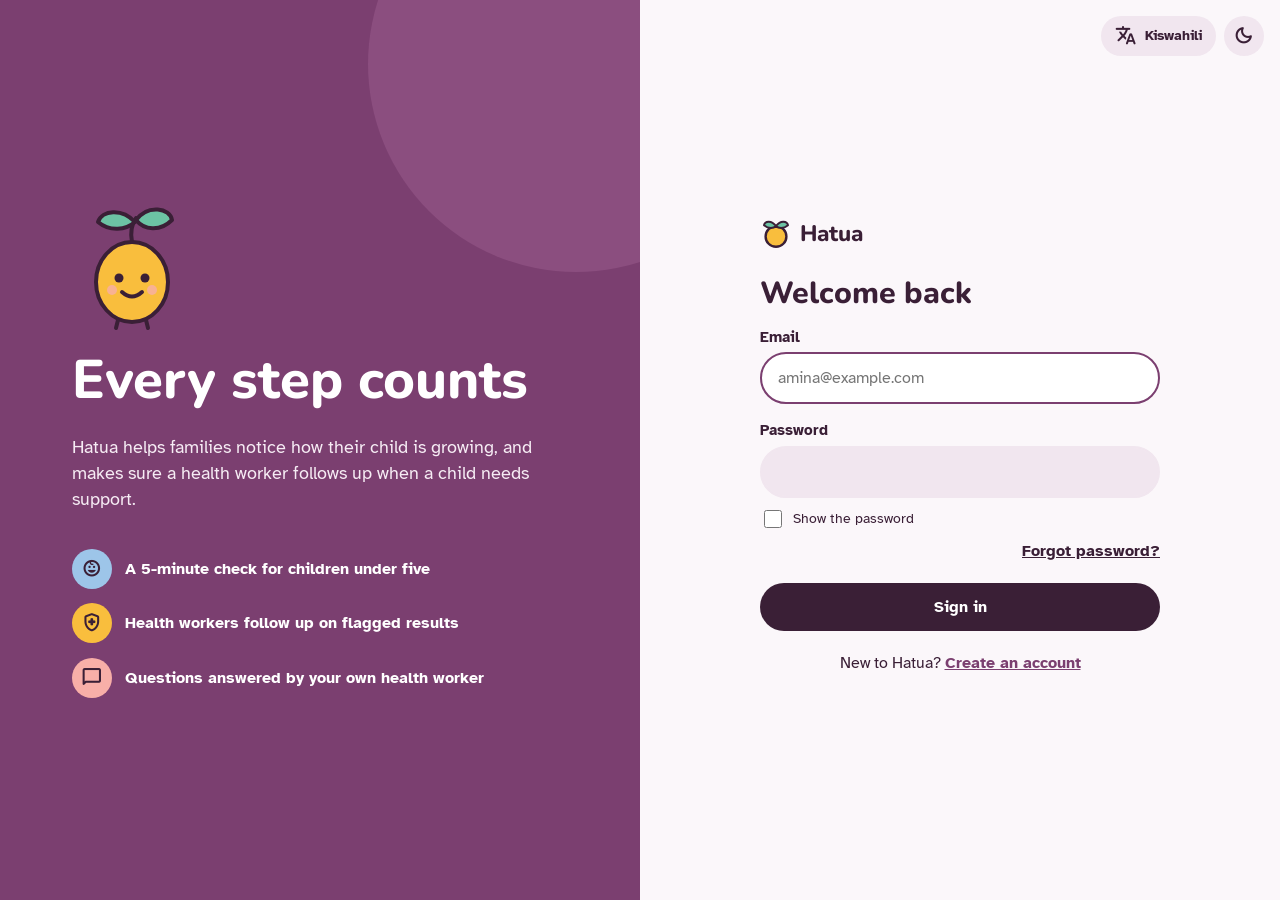
==== web/index.html @ b94bd780 "feat(web): website for caregivers, CHWs and administrators - One site at /web, same accounts as the " ====
<!doctype html>
<html lang="en">
<head>
<meta charset="utf-8">
<meta name="viewport" content="width=device-width, initial-scale=1">
<title>Hatua</title>
<link rel="icon" type="image/svg+xml" href="favicon.svg?v=3">
<!--
  Hatua on the web: one website for administrators, community health workers and
  caregivers. The same account signs in here and in the phone app, and the login decides
  which pages are shown. Plain HTML, CSS and JavaScript (no build step), served by the
  backend at /web and talking to the same API as the app.
-->
<!-- Saved light or dark choice, applied before anything draws (see app.js). -->
<script>try { const t = localStorage.getItem('hatua.theme'); if (t === 'light' || t === 'dark') document.documentElement.dataset.theme = t; } catch (_) {}</script>
<link rel="preconnect" href="https://fonts.googleapis.com">
<link rel="preconnect" href="https://fonts.gstatic.com" crossorigin>
<link rel="stylesheet" href="https://fonts.googleapis.com/css2?family=Atkinson+Hyperlegible:wght@400;700&family=Nunito:wght@700;800&display=swap">
<link rel="stylesheet" href="https://fonts.googleapis.com/css2?family=Material+Symbols+Rounded:opsz,wght,FILL,GRAD@24,500,0,0&display=block">
<!-- Bump ?v= when style.css or app.js change, so browsers do not keep an old copy. -->
<link rel="stylesheet" href="style.css?v=15">
</head>
<body>
<header id="top" hidden>
  <a class="brand" href="#" id="brand"></a>
  <nav id="nav"></nav>
  <div class="who"><span class="name" id="who"></span> <span id="theme"></span> <button id="signout" class="second small">Sign out</button></div>
</header>
<div id="hero"></div>
<main id="main"></main>
<div id="toast" role="status" aria-live="polite" hidden></div>
<!-- Swahili words (from i18n/sw.json), needed before app.js makes any text. -->
<script src="/i18n/sw.js"></script>
<script src="app.js?v=15"></script>
</body>
</html>
---- web/style.css ----
/* Hatua on the web. Same tokens as the app (app/lib/theme/colors.dart) and the same
   fonts: Nunito for headings, Atkinson Hyperlegible for everything people read.
   The one bold element is the plum page header with its wavy edge and the Sprout on it;
   everything else stays quiet. Orange and coral are kept for risk states only. */
:root {
  --plum-900: #3a1f36; --plum-700: #7b3f70; --plum-500: #a86c9c; --plum-200: #e3ccde;
  --plum-100: #f1e6ef; --page: #fbf7fa; --card: #ffffff; --muted: #6b5468;
  --sun-500: #f9be3d; --sun-100: #fdf0cf; --sky-500: #9dc5e9; --sky-100: #e3effa;
  --blush-500: #f8afa8; --blush-100: #fde8e6; --social: #e3ccde; --leaf: #6cc3a4;
  --low: #6cc3a4; --low-bg: #ddf2ea; --medium: #f39318; --medium-bg: #fde5c6;
  --high: #ea6360; --high-bg: #fbdcdb;
  --header: #7b3f70;      /* plum page header and the sign-in side */
  --ink: #3a1f36;         /* main buttons */
  --on-ink: #ffffff;      /* text on --ink and on --plum-700 */
  --on-bright: #3a1f36;   /* text and icons on sun, sky, blush and badge fills */
  --sun-hover: #f4b022;
  --note: #fdf0cf;        /* information notes and 'needs attention' tiles */
  --shadow: 0 2px 10px rgba(58, 31, 54, .08);
  --r-card: 1.25rem; --r-tile: 1rem;
  --head: "Nunito", system-ui, sans-serif;
  --body: "Atkinson Hyperlegible", system-ui, sans-serif;
  color-scheme: light;
}
/* Dark mode: the app's dark palette, deeper plums rather than black, no shadows.
   Follows the device until the person picks a mode with the button in the top bar. */
@media (prefers-color-scheme: dark) {
  :root:not([data-theme="light"]) {
    --plum-900: #f5ecf3; --plum-700: #c98bbd; --plum-500: #8e5a84; --plum-200: #4a3049;
    --plum-100: #382439; --page: #1e1220; --card: #2a1a2c; --muted: #c4afc0;
    --sun-500: #d9a53a; --sun-100: #3a2c14; --sky-500: #7fa9d1; --sky-100: #1f2d3d;
    --blush-500: #d9918a; --blush-100: #3d2224; --social: #b08caa; --leaf: #5fa88e;
    --low: #4fa888; --low-bg: #1d3a31; --medium: #e68a1a; --medium-bg: #43290f;
    --high: #e0605d; --high-bg: #4a1c1e;
    --header: #4e2547; --ink: #f5ecf3; --on-ink: #1e1220; --on-bright: #1e1220;
    --sun-hover: #e8b54a; --note: #1f2d3d; --shadow: none; color-scheme: dark;
  }
}
:root[data-theme="dark"] {
  --plum-900: #f5ecf3; --plum-700: #c98bbd; --plum-500: #8e5a84; --plum-200: #4a3049;
  --plum-100: #382439; --page: #1e1220; --card: #2a1a2c; --muted: #c4afc0;
  --sun-500: #d9a53a; --sun-100: #3a2c14; --sky-500: #7fa9d1; --sky-100: #1f2d3d;
  --blush-500: #d9918a; --blush-100: #3d2224; --social: #b08caa; --leaf: #5fa88e;
  --low: #4fa888; --low-bg: #1d3a31; --medium: #e68a1a; --medium-bg: #43290f;
  --high: #e0605d; --high-bg: #4a1c1e;
  --header: #4e2547; --ink: #f5ecf3; --on-ink: #1e1220; --on-bright: #1e1220;
  --sun-hover: #e8b54a; --note: #1f2d3d; --shadow: none; color-scheme: dark;
}
/* Without shadows, dark cards get a faint edge so they still read as cards. */
:root[data-theme="dark"] .card, :root[data-theme="dark"] .tile, :root[data-theme="dark"] .numbers {
  border: 1px solid var(--plum-200); }
@media (prefers-color-scheme: dark) {
  :root:not([data-theme="light"]) .card, :root:not([data-theme="light"]) .tile,
  :root:not([data-theme="light"]) .numbers { border: 1px solid var(--plum-200); }
}
button.theme-toggle { background: var(--plum-100); color: var(--plum-900); padding: .5rem;
  width: 2.5rem; height: 2.5rem; justify-content: center; flex: none; }
button.theme-toggle:hover { background: var(--plum-200); color: var(--plum-900); }
.signin .corner { position: fixed; top: 1rem; right: 1rem; z-index: 6; display: flex; gap: .5rem; }
/* English / Kiswahili switch, beside the light and dark button. */
button.lang-toggle { background: var(--plum-100); color: var(--plum-900); padding: .5rem .9rem;
  height: 2.5rem; flex: none; font-size: .9rem; }
button.lang-toggle:hover { background: var(--plum-200); color: var(--plum-900); }
#theme { display: inline-flex; gap: .5rem; }
* { box-sizing: border-box; }
[hidden] { display: none !important; }
html { scroll-behavior: smooth; }
@media (prefers-reduced-motion: reduce) { html { scroll-behavior: auto; } }
body { margin: 0; font-family: var(--body); background: var(--page); color: var(--plum-900);
  font-size: 1rem; line-height: 1.5; }
h1, h2, h3 { font-family: var(--head); line-height: 1.2; margin: 0; }
h1 { font-size: clamp(1.75rem, 3.4vw, 2.5rem); font-weight: 800; }
h2 { font-size: 1.35rem; font-weight: 800; margin: 2rem 0 .75rem; }
h3 { font-size: 1.05rem; font-weight: 800; }
p { margin: .5rem 0; }
a { color: var(--plum-700); font-weight: 700; }
.material-symbols-rounded { font-size: 1.35rem; line-height: 1; vertical-align: -.25em;
  font-variation-settings: "FILL" 0, "wght" 500, "GRAD" 0, "opsz" 24; }

/* ---------- top bar ---------- */
header { display: flex; align-items: center; gap: 2rem; padding: .9rem clamp(1rem, 4vw, 3rem);
  background: var(--card); border-bottom: 1px solid var(--plum-100); position: sticky; top: 0;
  z-index: 5; }
.brand { display: flex; align-items: center; gap: .5rem; font-family: var(--head);
  font-weight: 800; font-size: 1.4rem; color: var(--plum-900); text-decoration: none; }
.brand svg { width: 2rem; height: 2rem; }
nav { display: flex; gap: 1.5rem; flex: 1; }
nav a { color: var(--plum-900); text-decoration: none; font-weight: 700; padding: .35rem 0;
  border-bottom: 3px solid transparent; white-space: nowrap; display: inline-flex;
  align-items: center; gap: .4rem; }
nav a:hover { border-bottom-color: var(--plum-200); }
nav a.on { border-bottom-color: var(--sun-500); }
nav .count { background: var(--high); color: #fff; border-radius: 999px; font-size: .75rem;
  padding: 0 .45rem; line-height: 1.4rem; }
.who { display: flex; align-items: center; gap: .75rem; font-size: .9rem; color: var(--muted); }
.who b { color: var(--plum-900); }

/* ---------- the page header: plum, wavy edge, Sprout ---------- */
.hero { position: relative; background: var(--header); color: #fff;
  padding: clamp(1.75rem, 4vw, 2.75rem) clamp(1rem, 4vw, 3rem) 3.75rem; overflow: hidden; }
.hero::before, .hero::after { content: ""; position: absolute; border-radius: 50%;
  background: var(--plum-500); opacity: .35; }
.hero::before { width: 18rem; height: 18rem; right: -5rem; top: -9rem; }
.hero::after { width: 7rem; height: 7rem; right: 16rem; bottom: 1.5rem; opacity: .25; }
.hero .inner { position: relative; z-index: 1; max-width: 72rem; margin: 0 auto;
  display: flex; align-items: flex-end; gap: 1.5rem; }
.hero .text { flex: 1; }
.hero p { color: #f6ecf4; max-width: 38rem; margin-top: .6rem; font-size: 1.05rem; }
.hero .sprout { width: 6.5rem; flex: none; margin-bottom: -1.2rem; }
.hero .wave { color: var(--page); position: absolute; left: 0; right: 0; bottom: -1px; width: 100%; height: 2.25rem;
  display: block; }
.hero .back { color: #fff; font-weight: 700; display: inline-flex; gap: .25rem;
  align-items: center; margin-bottom: .6rem; text-decoration: none; opacity: .9; }
.hero .back:hover { opacity: 1; text-decoration: underline; }
.hero .chips { margin-top: .9rem; }

main { max-width: 72rem; margin: 0 auto; padding: 1.75rem clamp(1rem, 4vw, 3rem) 3rem; }
main.bare { max-width: none; padding: 0; }
fieldset.q { padding: 1rem 0; min-width: 0; }
fieldset.q legend { padding: 0; float: left; width: 100%; }
fieldset.q .opts { clear: both; padding-top: .7rem; margin-top: 0; }
/* The example under a question, in smaller grey type. */
fieldset.q .hint { display: block; color: var(--muted); font-size: .92rem; font-weight: 400; margin-top: .2rem; }

/* ---------- surfaces ---------- */
.card { background: var(--card); border-radius: var(--r-card); padding: 1.4rem 1.5rem;
  box-shadow: var(--shadow); margin-bottom: 1.25rem; }
.card > h2:first-child, .card > h3:first-child { margin-top: 0; }
.split { display: grid; gap: 1.25rem; grid-template-columns: minmax(0, 1.4fr) minmax(0, 1fr);
  align-items: start; }
.split > .card { margin-bottom: 0; }

/* Quick tiles: round pastel icon, number, label (the app's "Quick tools"). */
.tiles { display: grid; gap: 1rem; grid-template-columns: repeat(auto-fit, minmax(13rem, 1fr));
  margin-bottom: 1.5rem; }
.tile { background: var(--card); border-radius: var(--r-tile); padding: 1.1rem 1.2rem;
  box-shadow: var(--shadow); display: flex; gap: .9rem; align-items: center;
  color: var(--plum-900); text-decoration: none; font-weight: 400; }
a.tile:hover { outline: 2px solid var(--plum-200); }
.tile .ico { width: 2.75rem; height: 2.75rem; border-radius: 50%; display: grid;
  place-items: center; flex: none; color: var(--on-bright); }
.tile b { font-family: var(--head); font-size: 1.6rem; font-weight: 800; display: block;
  line-height: 1.1; }
.tile span.lbl { font-size: .9rem; color: var(--muted); }
.tile.warn { background: var(--note); }
.bg-sun { background: var(--sun-500); } .bg-sky { background: var(--sky-500); }
.bg-blush { background: var(--blush-500); } .bg-plum { background: var(--social); }
.bg-leaf { background: var(--low-bg); }

/* Big numbers with dividers, for the administrator's totals. */
.numbers { display: grid; grid-template-columns: repeat(auto-fit, minmax(9rem, 1fr));
  background: var(--card); border-radius: var(--r-card); box-shadow: var(--shadow);
  padding: 1.4rem .5rem; margin-bottom: 1.25rem; }
.numbers div { padding: .25rem 1.25rem; border-left: 1px solid var(--plum-200); }
.numbers div:first-child { border-left: 0; }
.numbers b { display: block; font-family: var(--head); font-size: 2.2rem; font-weight: 800;
  line-height: 1.1; }
.numbers span { color: var(--muted); font-size: .9rem; }

/* ---------- tables ---------- */
.table-wrap { overflow-x: auto; }
table { width: 100%; border-collapse: collapse; }
th, td { text-align: left; padding: .75rem .7rem; border-bottom: 1px solid var(--plum-100);
  vertical-align: middle; }
tbody tr:last-child td { border-bottom: 0; }
th { font-size: .85rem; font-weight: 700; color: var(--muted); }
tr.click { cursor: pointer; }
tr.click:hover td { background: var(--page); }
.person { display: flex; align-items: center; gap: .7rem; font-weight: 700; }
.avatar { width: 2.4rem; height: 2.4rem; border-radius: 50%; flex: none; }
.initial { width: 2.4rem; height: 2.4rem; border-radius: 50%; flex: none; display: grid;
  place-items: center; background: var(--sun-500); color: var(--on-bright); font-family: var(--head); font-weight: 800; }

/* ---------- forms and buttons ---------- */
label { display: block; font-weight: 700; margin: .9rem 0 .3rem; font-size: .92rem; }
input, select, textarea { width: 100%; padding: .75rem 1rem; font: inherit; color: var(--plum-900);
  border: 2px solid var(--plum-100); border-radius: 999px; background: var(--plum-100); }
textarea { border-radius: 1.1rem; resize: vertical; }
input:focus, select:focus, textarea:focus { background: var(--card); border-color: var(--plum-700);
  outline: none; }
button:focus-visible, a:focus-visible, tr.click:focus-visible { outline: 3px solid var(--sun-500);
  outline-offset: 2px; }
button { font: inherit; font-weight: 700; padding: .75rem 1.5rem; border: 0; border-radius: 999px;
  background: var(--ink); color: var(--on-ink); cursor: pointer; display: inline-flex; gap: .45rem;
  align-items: center; }
button:hover { background: var(--plum-700); color: var(--on-ink); }
button.second { background: var(--plum-100); color: var(--plum-900); }
button.second:hover { background: var(--plum-200); }
button.sun { background: var(--sun-500); color: var(--on-bright); }
button.sun:hover { background: var(--sun-hover); color: var(--on-bright); }
button.small { padding: .45rem 1rem; font-size: .88rem; }
button.link { background: none; color: inherit; text-decoration: underline; padding: 0; }
button:disabled { opacity: .55; cursor: default; }
.row { display: flex; gap: .9rem; flex-wrap: wrap; align-items: end; }
.row > * { flex: 1; min-width: 11rem; }
.row > button { flex: 0 0 auto; }

/* ---------- chips and notes ---------- */
.chip { display: inline-flex; align-items: center; gap: .35rem; padding: .2rem .75rem;
  border-radius: 999px; font-weight: 700; font-size: .85rem; white-space: nowrap;
  color: var(--plum-900); }
.chip + .chip { margin-left: .35rem; }
.chip::before { content: ""; width: .5rem; height: .5rem; border-radius: 50%; }
.chip.low { background: var(--low-bg); } .chip.low::before { background: var(--low); }
.chip.medium { background: var(--medium-bg); } .chip.medium::before { background: var(--medium); }
.chip.high { background: var(--high-bg); } .chip.high::before { background: var(--high); }
.chip.flag { background: var(--plum-100); } .chip.flag::before { background: var(--plum-500); }
.muted { color: var(--muted); font-size: .92rem; }
.note, .alert { border-radius: var(--r-tile); padding: .9rem 1.1rem; display: flex; gap: .7rem;
  align-items: flex-start; margin: 0 0 1.25rem; }
.note { background: var(--note); }
.alert { background: var(--high-bg); }
.note > .material-symbols-rounded, .alert > .material-symbols-rounded { margin-top: .1rem; }
ul.plain { margin: .35rem 0; padding-left: 1.2rem; }
.checks { display: grid; gap: .6rem; }
label.check { display: flex; align-items: center; gap: .75rem; margin: 0; font-weight: 400;
  padding: .8rem 1rem; border-radius: var(--r-tile); background: var(--plum-100); cursor: pointer; }
label.check input { width: 1.2rem; height: 1.2rem; accent-color: var(--plum-700); flex: none; }
label.check:has(input:checked) { outline: 2px solid var(--plum-700); }
/* Sign-in extras: "Show the password" and the line that switches between sign in and sign up. */
label.show-pw { display: flex; align-items: center; gap: .5rem; font-weight: 400; margin: .6rem 0 0;
  font-size: .9rem; cursor: pointer; }
label.show-pw input { width: 1.1rem; height: 1.1rem; accent-color: var(--plum-700); }
p.switch { text-align: center; margin-top: 1.25rem; }
p.switch button.link { font-weight: 700; color: var(--plum-700); }

/* Coming up at the clinic. */
ul.care { list-style: none; margin: .5rem 0; padding: 0; }
ul.care li { display: flex; align-items: center; gap: .8rem; padding: .7rem 0;
  border-bottom: 1px solid var(--plum-100); }
ul.care li:last-child { border-bottom: 0; }
ul.care li > div { flex: 1; }
ul.care .ico { width: 2.4rem; height: 2.4rem; border-radius: 50%; display: grid; place-items: center;
  flex: none; color: var(--on-bright); }
ul.care .when { font-weight: 700; font-size: .9rem; white-space: nowrap; }

/* Weight-for-age chart. */
svg.growth { width: 100%; height: auto; display: block; margin: .5rem 0; }
svg.growth .grid { stroke: var(--plum-100); stroke-width: 1; }
svg.growth text { fill: var(--muted); font-family: var(--body); font-size: 13px; }
svg.growth .band { fill: var(--sky-100); }
svg.growth .median { fill: none; stroke: var(--sky-500); stroke-width: 2.5; }
svg.growth .path { fill: none; stroke: var(--plum-700); stroke-width: 2.5; }
svg.growth .dot { fill: var(--plum-700); }

/* Picture picker: round animal pictures, the chosen one ringed. */
.picks { display: flex; flex-wrap: wrap; gap: .75rem; }
label.pick { margin: 0; cursor: pointer; border-radius: 50%; padding: .25rem; }
label.pick input { position: absolute; opacity: 0; width: 1px; height: 1px; }
label.pick img { width: 4rem; height: 4rem; border-radius: 50%; display: block; }
label.pick:has(input:checked) { outline: 3px solid var(--plum-700); }
label.pick:has(input:focus-visible) { outline: 3px solid var(--sun-500); }

.empty { text-align: center; padding: 2rem 1rem; color: var(--muted); }
.empty .material-symbols-rounded { font-size: 2.5rem; color: var(--plum-500); display: block;
  margin: 0 auto .4rem; }

/* Developmental areas, coloured as in the app. */
.domain { display: flex; align-items: center; gap: .7rem; font-weight: 700; }
.badge { width: 2.4rem; height: 2.4rem; border-radius: 50%; display: grid; place-items: center;
  flex: none; color: var(--on-bright); }
.d-motor { background: var(--sky-500); } .d-language { background: var(--sun-500); }
.d-cognitive { background: var(--blush-500); } .d-social_emotional { background: var(--social); }

/* ---------- messages ---------- */
.thread { display: flex; flex-direction: column; gap: .5rem; margin-bottom: 1rem; }
.bubble { max-width: 75%; padding: .75rem 1rem; border-radius: 1.1rem 1.1rem 1.1rem .35rem;
  background: var(--plum-100); white-space: pre-wrap; }
.bubble.me { background: var(--plum-700); color: var(--on-ink); margin-left: auto;
  border-radius: 1.1rem 1.1rem .35rem 1.1rem; }
.bubble small { display: block; opacity: .8; margin-top: .25rem; font-size: .8rem; }
.status { text-align: center; color: var(--muted); font-size: .88rem; }

/* ---------- the check ---------- */
.q { padding: 1rem 0; border-bottom: 1px solid var(--plum-100); }
.q .text { font-weight: 700; display: flex; gap: .6rem; align-items: flex-start; }
.q .num { flex: none; width: 1.8rem; height: 1.8rem; border-radius: 50%; background: var(--plum-100);
  display: grid; place-items: center; font-family: var(--head); font-weight: 800; font-size: .85rem; }
.opts { display: flex; flex-wrap: wrap; gap: .5rem; margin: .7rem 0 0 2.4rem; }
.opts label { margin: 0; font-weight: 700; font-size: .92rem; padding: .5rem 1.1rem;
  border-radius: 999px; border: 2px solid var(--plum-200); cursor: pointer; position: relative; }
.opts input { position: absolute; opacity: 0; width: 1px; height: 1px; }
.opts label:has(input:checked) { background: var(--ink); border-color: var(--ink); color: var(--on-ink); }
.opts label:has(input:focus-visible) { outline: 3px solid var(--sun-500); outline-offset: 2px; }

/* ---------- sign in ---------- */
.signin { min-height: 100vh; display: grid; grid-template-columns: minmax(0, 1fr) minmax(0, 1fr); }
.signin .side { position: relative; background: var(--header); color: #fff; overflow: hidden;
  padding: clamp(2rem, 6vw, 4.5rem); display: flex; flex-direction: column; justify-content: center; }
.signin .side::before { content: ""; position: absolute; width: 26rem; height: 26rem; border-radius: 50%;
  background: var(--plum-500); opacity: .35; right: -9rem; top: -9rem; }
.signin .side > * { position: relative; }
.signin .side h1 { font-size: clamp(2.25rem, 4.5vw, 3.4rem); max-width: 14ch; margin: 1rem 0 .75rem; }
.signin .side p { color: #f6ecf4; max-width: 30rem; font-size: 1.1rem; }
.signin .sprout { width: 7.5rem; }
.signin .points { list-style: none; padding: 0; margin: 1.75rem 0 0; display: grid; gap: .9rem; }
.signin .points li { display: flex; gap: .8rem; align-items: center; font-weight: 700; }
.signin .points .ico { width: 2.5rem; height: 2.5rem; border-radius: 50%; display: grid;
  place-items: center; color: var(--on-bright); flex: none; }
.signin .form-side { display: flex; align-items: center; justify-content: center;
  padding: clamp(1.5rem, 5vw, 4rem); }
.signin form { width: 100%; max-width: 25rem; }
.signin .brand { margin-bottom: 1.5rem; }
.signin h2 { font-size: 1.9rem; margin: 0 0 .25rem; }
.signin .full { width: 100%; justify-content: center; margin-top: 1.25rem; }
.google { text-align: center; }
.google .or { display: flex; align-items: center; gap: .75rem; color: var(--muted); margin: 1.25rem 0; }
.google .or::before, .google .or::after { content: ""; flex: 1; height: 1px; background: var(--plum-200); }
/* Google's button is an iframe: give it a light context, or browsers paint a white box
   behind it on a dark page. */
#google-button { display: flex; justify-content: center; min-height: 44px; color-scheme: light; }

#toast { position: fixed; left: 50%; bottom: 1.5rem; transform: translateX(-50%);
  background: var(--ink); color: var(--on-ink); padding: .8rem 1.4rem; border-radius: 999px;
  max-width: 90vw; z-index: 10; box-shadow: var(--shadow); }

/* ---------- small screens ---------- */
@media (max-width: 52rem) {
  .split { grid-template-columns: 1fr; }
  .signin { grid-template-columns: 1fr; min-height: 0; }
  .signin .side { padding: 2rem 1.25rem 2.5rem; }
  .signin .side h1 { font-size: 2rem; }
  .signin .points { display: none; }
}
@media (max-width: 40rem) {
  header { flex-wrap: wrap; gap: .6rem 1rem; padding: .7rem 1rem; }
  .who { margin-left: auto; }
  .who .name { display: none; }
  nav { order: 3; flex-basis: 100%; overflow-x: auto; gap: 1.1rem; scrollbar-width: none; }
  .tiles { grid-template-columns: 1fr 1fr; gap: .75rem; }
  .tile { flex-direction: column; align-items: flex-start; gap: .6rem; padding: 1rem; }
  .hero .sprout { width: 4.5rem; }
  .numbers div { border-left: 0; }
  th, td { padding: .6rem .4rem; }
  .bubble { max-width: 90%; }
  .opts { margin-left: 0; }
}
@media print {
  header, .hero .sprout, button { display: none !important; }
  .hero { background: none; color: var(--plum-900); padding: 0 0 1rem; }
  .hero p { color: var(--plum-900); }
  .hero .wave, .hero::before, .hero::after { display: none; }
  .card, .numbers, .tile { box-shadow: none; border: 1px solid var(--plum-200); }
}
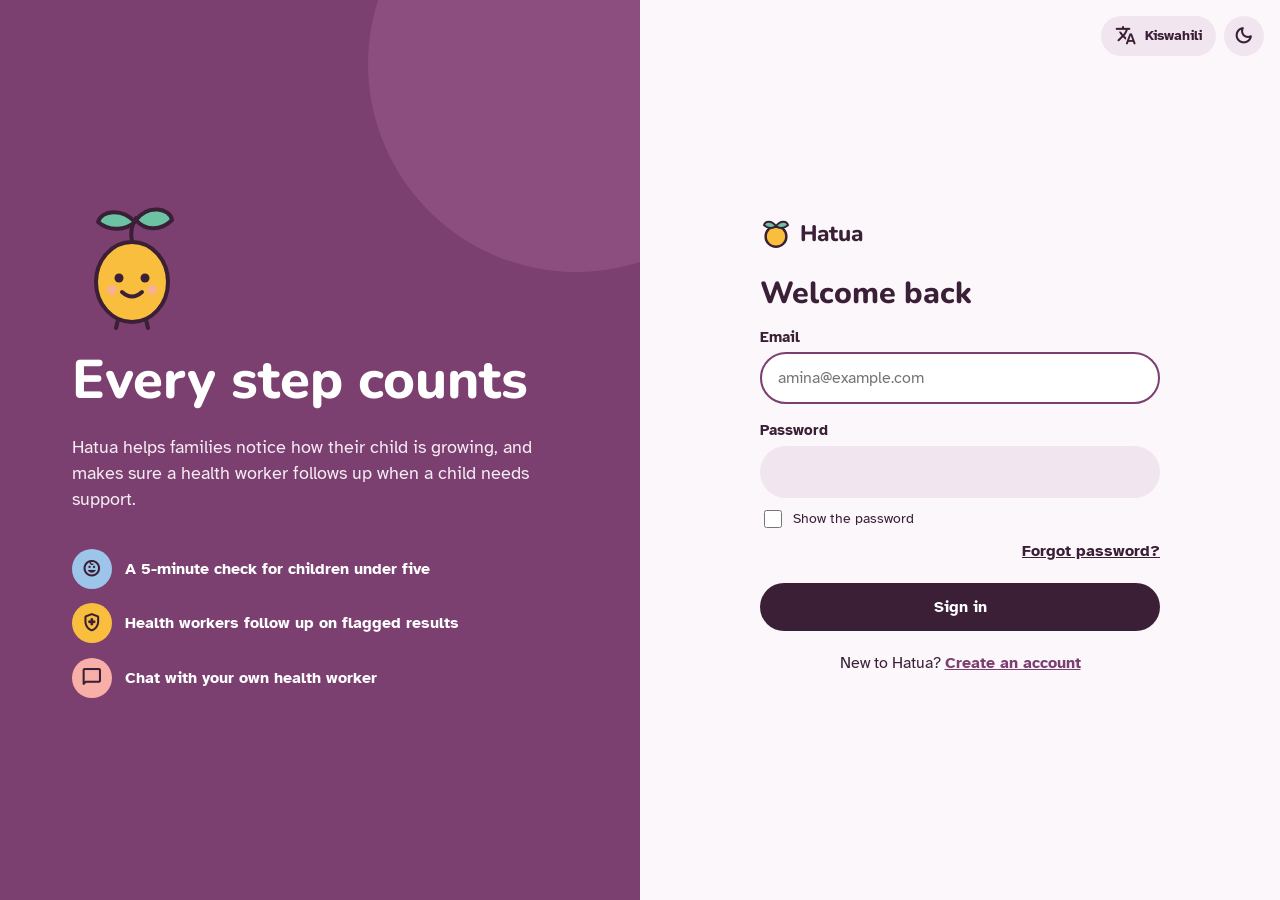
==== commit 779bea04: "feat: the CHW message thread becomes a normal chat Either side can start and keep writing: a Message" ====
--- a/web/index.html
+++ b/web/index.html
@@ -31,6 +31,6 @@
 <div id="toast" role="status" aria-live="polite" hidden></div>
 <!-- Swahili words (from i18n/sw.json), needed before app.js makes any text. -->
 <script src="/i18n/sw.js"></script>
-<script src="app.js?v=15"></script>
+<script src="app.js?v=17"></script>
 </body>
 </html>
